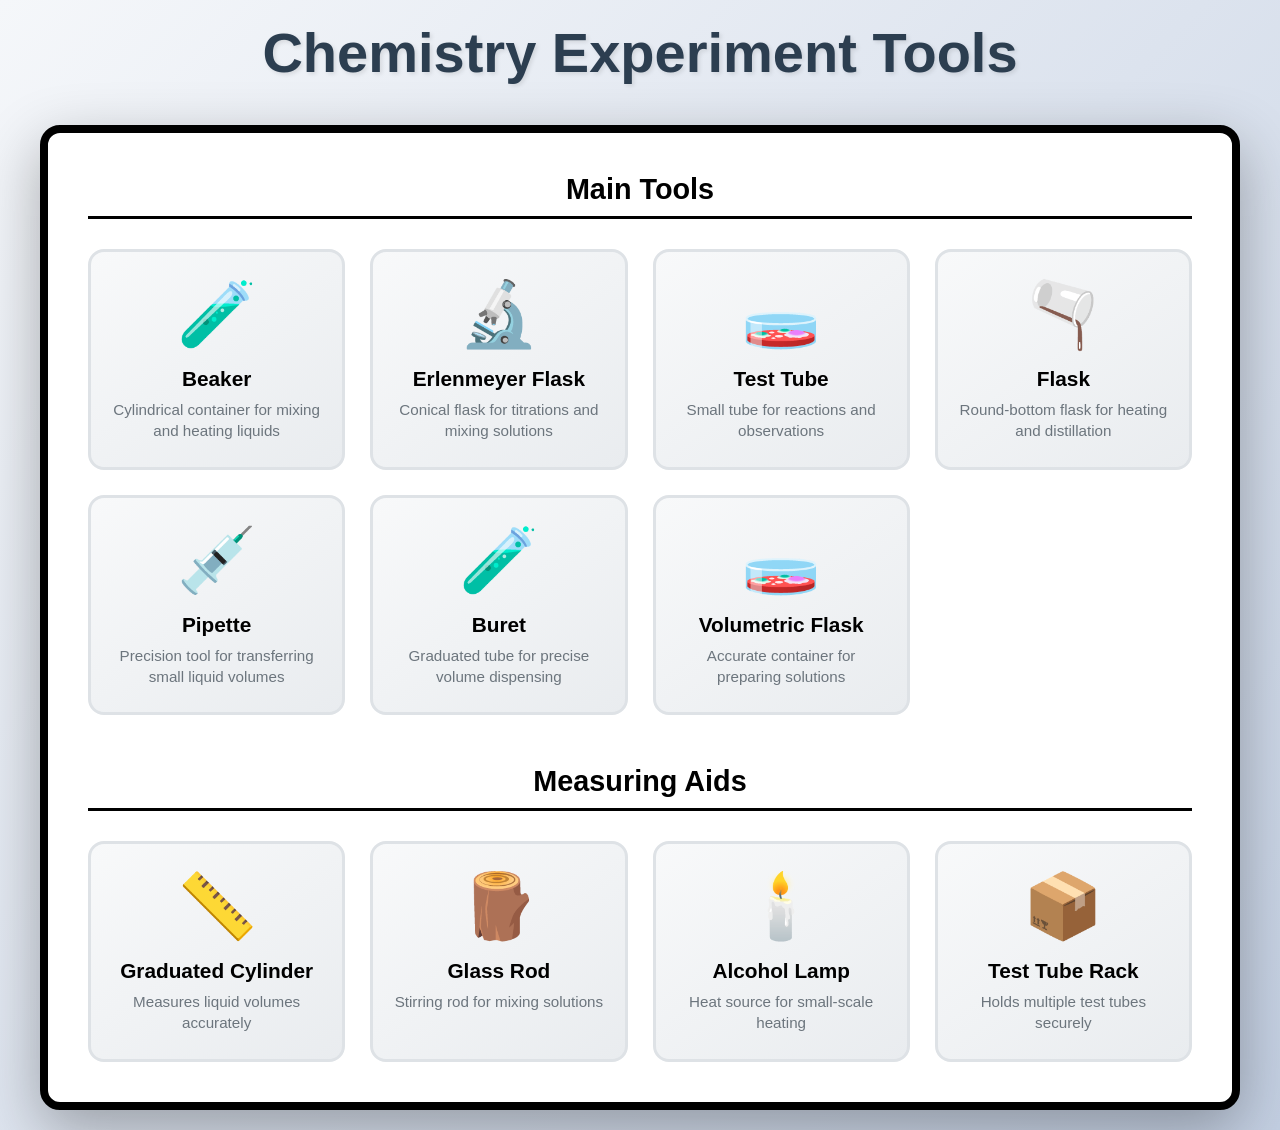
==== chemistry-tools.html @ acd5b304 "Add files via upload" ====
<!DOCTYPE html>
<html lang="en">
<head>
  <meta charset="UTF-8">
  <meta name="viewport" content="width=device-width, initial-scale=1.0">
  <title>Chemistry Experiment Tools</title>
  <style>
    * {
      margin: 0;
      padding: 0;
      box-sizing: border-box;
    }

    body {
      font-family: 'Segoe UI', Tahoma, Geneva, Verdana, sans-serif;
      background: linear-gradient(135deg, #f5f7fa 0%, #c3cfe2 100%);
      min-height: 100vh;
      display: flex;
      flex-direction: column;
      align-items: center;
      justify-content: center;
      padding: 20px;
      color: #333;
    }

    .title {
      font-size: clamp(2rem, 5vw, 3.5rem);
      font-weight: bold;
      color: #2c3e50;
      margin-bottom: 40px;
      text-align: center;
      text-shadow: 2px 2px 4px rgba(0,0,0,0.1);
    }

    .black-frame {
      background: white;
      border: 8px solid #000;
      border-radius: 20px;
      padding: 40px;
      max-width: 1200px;
      width: 100%;
      box-shadow: 0 20px 60px rgba(0,0,0,0.3);
      backdrop-filter: blur(10px);
    }

    .section {
      margin-bottom: 50px;
    }

    .section:last-child {
      margin-bottom: 0;
    }

    .section-title {
      font-size: 1.8rem;
      font-weight: bold;
      color: #000;
      margin-bottom: 30px;
      text-align: center;
      padding-bottom: 10px;
      border-bottom: 3px solid #000;
    }

    .tools-grid {
      display: grid;
      grid-template-columns: repeat(auto-fit, minmax(250px, 1fr));
      gap: 25px;
    }

    .tool-card {
      background: linear-gradient(145deg, #f8f9fa, #e9ecef);
      border: 3px solid #dee2e6;
      border-radius: 16px;
      padding: 25px 20px;
      text-align: center;
      transition: all 0.3s ease;
      cursor: pointer;
      position: relative;
      overflow: hidden;
    }

    .tool-card::before {
      content: '';
      position: absolute;
      top: 0;
      left: -100%;
      width: 100%;
      height: 100%;
      background: linear-gradient(90deg, transparent, rgba(255,255,255,0.4), transparent);
      transition: left 0.5s;
    }

    .tool-card:hover {
      transform: translateY(-8px) scale(1.05);
      border-color: #000;
      box-shadow: 0 15px 40px rgba(0,0,0,0.2);
    }

    .tool-card:hover::before {
      left: 100%;
    }

    .tool-icon {
      font-size: 4rem;
      margin-bottom: 15px;
      display: block;
      color: #495057;
    }

    .tool-name {
      font-size: 1.3rem;
      font-weight: bold;
      color: #000;
      margin-bottom: 8px;
    }

    .tool-desc {
      font-size: 0.95rem;
      color: #6c757d;
      line-height: 1.4;
    }

    @media (max-width: 768px) {
      .black-frame {
        padding: 30px 20px;
        margin: 10px;
      }

      .tools-grid {
        grid-template-columns: repeat(auto-fit, minmax(200px, 1fr));
        gap: 20px;
      }

      .tool-icon {
        font-size: 3rem;
      }
    }

    @media (max-width: 480px) {
      .tools-grid {
        grid-template-columns: 1fr;
      }
    }
  </style>
</head>
<body>
  <h1 class="title">Chemistry Experiment Tools</h1>
  
  <div class="black-frame">
    <div class="section">
      <h2 class="section-title">Main Tools</h2>
      <div class="tools-grid">
        <div class="tool-card">
          <span class="tool-icon">🧪</span>
          <div class="tool-name">Beaker</div>
          <div class="tool-desc">Cylindrical container for mixing and heating liquids</div>
        </div>
        <div class="tool-card">
          <span class="tool-icon">🔬</span>
          <div class="tool-name">Erlenmeyer Flask</div>
          <div class="tool-desc">Conical flask for titrations and mixing solutions</div>
        </div>
        <div class="tool-card">
          <span class="tool-icon">🧫</span>
          <div class="tool-name">Test Tube</div>
          <div class="tool-desc">Small tube for reactions and observations</div>
        </div>
        <div class="tool-card">
          <span class="tool-icon">🫗</span>
          <div class="tool-name">Flask</div>
          <div class="tool-desc">Round-bottom flask for heating and distillation</div>
        </div>
        <div class="tool-card">
          <span class="tool-icon">💉</span>
          <div class="tool-name">Pipette</div>
          <div class="tool-desc">Precision tool for transferring small liquid volumes</div>
        </div>
        <div class="tool-card">
          <span class="tool-icon">🧪</span>
          <div class="tool-name">Buret</div>
          <div class="tool-desc">Graduated tube for precise volume dispensing</div>
        </div>
        <div class="tool-card">
          <span class="tool-icon">🧫</span>
          <div class="tool-name">Volumetric Flask</div>
          <div class="tool-desc">Accurate container for preparing solutions</div>
        </div>
      </div>
    </div>

    <div class="section">
      <h2 class="section-title">Measuring Aids</h2>
      <div class="tools-grid">
        <div class="tool-card">
          <span class="tool-icon">📏</span>
          <div class="tool-name">Graduated Cylinder</div>
          <div class="tool-desc">Measures liquid volumes accurately</div>
        </div>
        <div class="tool-card">
          <span class="tool-icon">🪵</span>
          <div class="tool-name">Glass Rod</div>
          <div class="tool-desc">Stirring rod for mixing solutions</div>
        </div>
        <div class="tool-card">
          <span class="tool-icon">🕯️</span>
          <div class="tool-name">Alcohol Lamp</div>
          <div class="tool-desc">Heat source for small-scale heating</div>
        </div>
        <div class="tool-card">
          <span class="tool-icon">📦</span>
          <div class="tool-name">Test Tube Rack</div>
          <div class="tool-desc">Holds multiple test tubes securely</div>
        </div>
      </div>
    </div>
  </div>
</body>
</html>
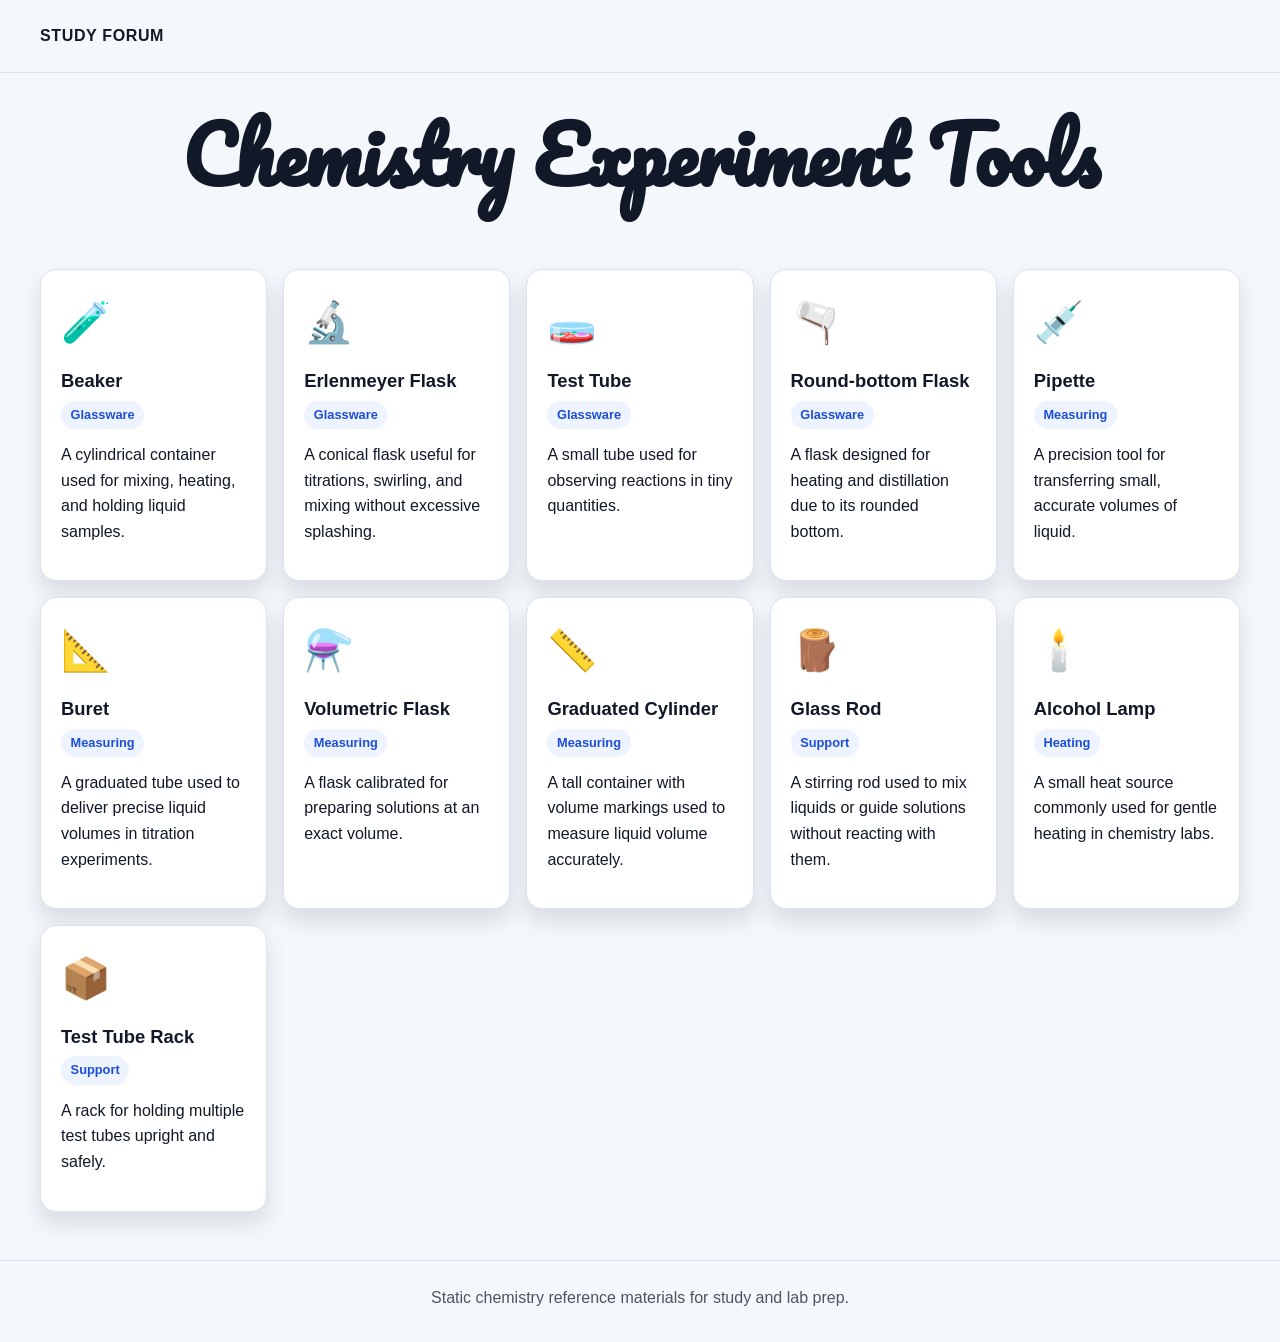
==== commit 18fb0cb7: "feat: initial study forum app updates" ====
--- a/chemistry-tools.html
+++ b/chemistry-tools.html
@@ -1,218 +1,35 @@
 <!DOCTYPE html>
 <html lang="en">
-<head>
-  <meta charset="UTF-8">
-  <meta name="viewport" content="width=device-width, initial-scale=1.0">
-  <title>Chemistry Experiment Tools</title>
-  <style>
-    * {
-      margin: 0;
-      padding: 0;
-      box-sizing: border-box;
-    }
-
-    body {
-      font-family: 'Segoe UI', Tahoma, Geneva, Verdana, sans-serif;
-      background: linear-gradient(135deg, #f5f7fa 0%, #c3cfe2 100%);
-      min-height: 100vh;
-      display: flex;
-      flex-direction: column;
-      align-items: center;
-      justify-content: center;
-      padding: 20px;
-      color: #333;
-    }
-
-    .title {
-      font-size: clamp(2rem, 5vw, 3.5rem);
-      font-weight: bold;
-      color: #2c3e50;
-      margin-bottom: 40px;
-      text-align: center;
-      text-shadow: 2px 2px 4px rgba(0,0,0,0.1);
-    }
-
-    .black-frame {
-      background: white;
-      border: 8px solid #000;
-      border-radius: 20px;
-      padding: 40px;
-      max-width: 1200px;
-      width: 100%;
-      box-shadow: 0 20px 60px rgba(0,0,0,0.3);
-      backdrop-filter: blur(10px);
-    }
-
-    .section {
-      margin-bottom: 50px;
-    }
-
-    .section:last-child {
-      margin-bottom: 0;
-    }
-
-    .section-title {
-      font-size: 1.8rem;
-      font-weight: bold;
-      color: #000;
-      margin-bottom: 30px;
-      text-align: center;
-      padding-bottom: 10px;
-      border-bottom: 3px solid #000;
-    }
-
-    .tools-grid {
-      display: grid;
-      grid-template-columns: repeat(auto-fit, minmax(250px, 1fr));
-      gap: 25px;
-    }
-
-    .tool-card {
-      background: linear-gradient(145deg, #f8f9fa, #e9ecef);
-      border: 3px solid #dee2e6;
-      border-radius: 16px;
-      padding: 25px 20px;
-      text-align: center;
-      transition: all 0.3s ease;
-      cursor: pointer;
-      position: relative;
-      overflow: hidden;
-    }
-
-    .tool-card::before {
-      content: '';
-      position: absolute;
-      top: 0;
-      left: -100%;
-      width: 100%;
-      height: 100%;
-      background: linear-gradient(90deg, transparent, rgba(255,255,255,0.4), transparent);
-      transition: left 0.5s;
-    }
-
-    .tool-card:hover {
-      transform: translateY(-8px) scale(1.05);
-      border-color: #000;
-      box-shadow: 0 15px 40px rgba(0,0,0,0.2);
-    }
-
-    .tool-card:hover::before {
-      left: 100%;
-    }
-
-    .tool-icon {
-      font-size: 4rem;
-      margin-bottom: 15px;
-      display: block;
-      color: #495057;
-    }
-
-    .tool-name {
-      font-size: 1.3rem;
-      font-weight: bold;
-      color: #000;
-      margin-bottom: 8px;
-    }
-
-    .tool-desc {
-      font-size: 0.95rem;
-      color: #6c757d;
-      line-height: 1.4;
-    }
-
-    @media (max-width: 768px) {
-      .black-frame {
-        padding: 30px 20px;
-        margin: 10px;
-      }
-
-      .tools-grid {
-        grid-template-columns: repeat(auto-fit, minmax(200px, 1fr));
-        gap: 20px;
-      }
-
-      .tool-icon {
-        font-size: 3rem;
-      }
-    }
-
-    @media (max-width: 480px) {
-      .tools-grid {
-        grid-template-columns: 1fr;
-      }
-    }
-  </style>
-</head>
-<body>
-  <h1 class="title">Chemistry Experiment Tools</h1>
-  
-  <div class="black-frame">
-    <div class="section">
-      <h2 class="section-title">Main Tools</h2>
-      <div class="tools-grid">
-        <div class="tool-card">
-          <span class="tool-icon">🧪</span>
-          <div class="tool-name">Beaker</div>
-          <div class="tool-desc">Cylindrical container for mixing and heating liquids</div>
-        </div>
-        <div class="tool-card">
-          <span class="tool-icon">🔬</span>
-          <div class="tool-name">Erlenmeyer Flask</div>
-          <div class="tool-desc">Conical flask for titrations and mixing solutions</div>
-        </div>
-        <div class="tool-card">
-          <span class="tool-icon">🧫</span>
-          <div class="tool-name">Test Tube</div>
-          <div class="tool-desc">Small tube for reactions and observations</div>
-        </div>
-        <div class="tool-card">
-          <span class="tool-icon">🫗</span>
-          <div class="tool-name">Flask</div>
-          <div class="tool-desc">Round-bottom flask for heating and distillation</div>
-        </div>
-        <div class="tool-card">
-          <span class="tool-icon">💉</span>
-          <div class="tool-name">Pipette</div>
-          <div class="tool-desc">Precision tool for transferring small liquid volumes</div>
-        </div>
-        <div class="tool-card">
-          <span class="tool-icon">🧪</span>
-          <div class="tool-name">Buret</div>
-          <div class="tool-desc">Graduated tube for precise volume dispensing</div>
-        </div>
-        <div class="tool-card">
-          <span class="tool-icon">🧫</span>
-          <div class="tool-name">Volumetric Flask</div>
-          <div class="tool-desc">Accurate container for preparing solutions</div>
-        </div>
+  <head>
+    <meta charset="UTF-8" />
+    <meta name="viewport" content="width=device-width, initial-scale=1.0" />
+    <title>Chemistry Experiment Tools</title>
+    <link rel="preconnect" href="https://fonts.googleapis.com" />
+    <link rel="preconnect" href="https://fonts.gstatic.com" crossorigin />
+    <link href="https://fonts.googleapis.com/css2?family=Pacifico&display=swap" rel="stylesheet" />
+    <link rel="stylesheet" href="css/base.css" />
+    <link rel="stylesheet" href="css/layout.css" />
+    <link rel="stylesheet" href="css/components.css" />
+    <link rel="stylesheet" href="css/pages.css" />
+    <link rel="stylesheet" href="css/learning.css" />
+  </head>
+  <body>
+    <header class="site-header">
+      <div class="site-header__inner">
+        <div class="site-header__brand">Study Forum</div>
+        <div id="siteNavMount"></div>
       </div>
-    </div>
-
-    <div class="section">
-      <h2 class="section-title">Measuring Aids</h2>
-      <div class="tools-grid">
-        <div class="tool-card">
-          <span class="tool-icon">📏</span>
-          <div class="tool-name">Graduated Cylinder</div>
-          <div class="tool-desc">Measures liquid volumes accurately</div>
-        </div>
-        <div class="tool-card">
-          <span class="tool-icon">🪵</span>
-          <div class="tool-name">Glass Rod</div>
-          <div class="tool-desc">Stirring rod for mixing solutions</div>
-        </div>
-        <div class="tool-card">
-          <span class="tool-icon">🕯️</span>
-          <div class="tool-name">Alcohol Lamp</div>
-          <div class="tool-desc">Heat source for small-scale heating</div>
-        </div>
-        <div class="tool-card">
-          <span class="tool-icon">📦</span>
-          <div class="tool-name">Test Tube Rack</div>
-          <div class="tool-desc">Holds multiple test tubes securely</div>
-        </div>
-      </div>
-    </div>
-  </div>
-</body>
+    </header>
+    <main class="container">
+      <section class="tools-page__header">
+        <h1 class="hero__title">Chemistry Experiment Tools</h1>
+      </section>
+      <section class="section">
+        <div id="toolsGrid" class="tools-grid" aria-live="polite"></div>
+      </section>
+    </main>
+    <footer class="footer">Static chemistry reference materials for study and lab prep.</footer>
+    <script type="module" src="js/main.js"></script>
+    <script type="module" src="js/tools.js"></script>
+  </body>
 </html>
--- a/css/base.css
+++ b/css/base.css
@@ -0,0 +1,105 @@
+:root {
+  --color-bg: #f4f7fb;
+  --color-surface: #ffffff;
+  --color-surface-alt: #edf3ff;
+  --color-text: #111827;
+  --color-text-muted: #4b5563;
+  --color-border: #dbe3f0;
+  --color-primary: #2563eb;
+  --color-primary-strong: #1d4ed8;
+  --color-accent: #0ea5e9;
+  --color-shadow: rgba(17, 24, 39, 0.12);
+  --color-success: #10b981;
+  --color-warning: #f59e0b;
+  --color-danger: #dc2626;
+  --periodic-bg: rgba(15, 23, 42, 0.04);
+}
+
+:root[data-theme="dark"] {
+  --color-bg: #020817;
+  --color-surface: #0f172a;
+  --color-surface-alt: #111c33;
+  --color-text: #e2e8f0;
+  --color-text-muted: #bfd1eb;
+  --color-border: #1e293b;
+  --color-primary: #7dd3fc;
+  --color-primary-strong: #38bdf8;
+  --color-accent: #a78bfa;
+  --color-shadow: rgba(15, 23, 42, 0.6);
+  --color-success: #34d399;
+  --color-warning: #fbbf24;
+  --color-danger: #f87171;
+  --periodic-bg: rgba(148, 163, 184, 0.05);
+}
+
+.sr-only {
+  position: absolute;
+  width: 1px;
+  height: 1px;
+  padding: 0;
+  margin: -1px;
+  overflow: hidden;
+  clip: rect(0, 0, 0, 0);
+  white-space: nowrap;
+  border: 0;
+}
+
+* {
+  box-sizing: border-box;
+}
+
+html {
+  color-scheme: light;
+  scroll-behavior: smooth;
+}
+
+:root[data-theme="dark"] {
+  color-scheme: dark;
+}
+
+html,
+body {
+  margin: 0;
+  min-height: 100%;
+  background: var(--color-bg);
+  color: var(--color-text);
+  font-family: "Segoe UI", Tahoma, Geneva, Verdana, sans-serif;
+}
+
+body {
+  line-height: 1.6;
+  transition: background-color 0.2s ease, color 0.2s ease;
+}
+
+img {
+  max-width: 100%;
+  display: block;
+}
+
+a {
+  color: inherit;
+  text-decoration: none;
+}
+
+button,
+input,
+select {
+  font: inherit;
+}
+
+button {
+  cursor: pointer;
+}
+
+h1,
+h2,
+h3,
+h4,
+p {
+  margin-top: 0;
+}
+
+:focus-visible {
+  outline: 3px solid var(--color-primary);
+  outline-offset: 2px;
+}
--- a/css/layout.css
+++ b/css/layout.css
@@ -0,0 +1,78 @@
+.container {
+  width: min(1200px, calc(100% - 2rem));
+  margin: 0 auto;
+}
+
+.site-header {
+  position: sticky;
+  top: 0;
+  z-index: 20;
+  border-bottom: 1px solid var(--color-border);
+  background: color-mix(in srgb, var(--color-bg) 86%, transparent);
+  backdrop-filter: blur(10px);
+}
+
+.site-header__inner {
+  display: flex;
+  align-items: center;
+  justify-content: space-between;
+  gap: 1rem;
+  min-height: 72px;
+  width: min(1200px, calc(100% - 2rem));
+  margin: 0 auto;
+}
+
+.site-header__brand {
+  font-weight: 700;
+  letter-spacing: 0.04em;
+  text-transform: uppercase;
+}
+
+.site-header__actions {
+  display: flex;
+  align-items: center;
+  gap: 0.75rem;
+}
+
+.hero {
+  padding: 3rem 0 1.5rem;
+}
+
+.hero__content {
+  text-align: center;
+}
+
+.hero__title {
+  font-family: "Pacifico", cursive;
+  font-size: clamp(2.6rem, 8vw, 5rem);
+  line-height: 1.1;
+  margin-bottom: 1rem;
+}
+
+.hero__subtitle {
+  max-width: 760px;
+  margin: 0 auto;
+  color: var(--color-text-muted);
+  font-size: 1.05rem;
+}
+
+.section {
+  padding: 1.5rem 0 3rem;
+}
+
+.page-shell {
+  width: min(1400px, calc(100% - 1.5rem));
+  margin: 0 auto;
+}
+
+.grid {
+  display: grid;
+  gap: 1rem;
+}
+
+.footer {
+  border-top: 1px solid var(--color-border);
+  padding: 1.5rem 0 2rem;
+  color: var(--color-text-muted);
+  text-align: center;
+}
--- a/css/components.css
+++ b/css/components.css
@@ -0,0 +1,279 @@
+.button,
+.button-link,
+.filter,
+.filter option,
+.search-input,
+.theme-toggle {
+  border: 1px solid var(--color-border);
+  border-radius: 999px;
+  background: var(--color-surface);
+  color: var(--color-text);
+  transition: background-color 0.2s ease, border-color 0.2s ease, transform 0.2s ease;
+}
+
+.button,
+.button-link,
+.theme-toggle {
+  display: inline-flex;
+  align-items: center;
+  justify-content: center;
+  gap: 0.5rem;
+  padding: 0.7rem 1rem;
+  font-weight: 600;
+  cursor: pointer;
+}
+
+.button:hover,
+.button-link:hover,
+.theme-toggle:hover {
+  transform: translateY(-1px);
+  border-color: var(--color-primary);
+}
+
+.button.secondary {
+  background: transparent;
+  color: var(--color-text);
+  border-color: var(--color-border);
+}
+
+.button-link {
+  background: var(--color-primary);
+  color: #fff;
+  border-color: transparent;
+}
+
+.search-panel {
+  display: flex;
+  flex-wrap: wrap;
+  align-items: center;
+  justify-content: center;
+  gap: 0.75rem;
+  width: min(1200px, calc(100% - 1rem));
+  margin: 0 auto 1.5rem;
+}
+
+.search-input {
+  flex: 1 1 260px;
+  min-width: 0;
+  padding: 0.8rem 1rem;
+}
+
+.filter {
+  min-width: 150px;
+  padding: 0.7rem 0.9rem;
+}
+
+.theme-toggle {
+  width: 46px;
+  height: 46px;
+  padding: 0;
+}
+
+.icon {
+  width: 1.1rem;
+  height: 1.1rem;
+  display: inline-block;
+  vertical-align: middle;
+}
+
+.search-panel {
+  display: flex;
+  flex-wrap: wrap;
+  align-items: center;
+  gap: 0.75rem;
+  margin: 0 auto 1.5rem;
+  width: min(1200px, calc(100% - 1rem));
+}
+
+.search-input {
+  flex: 1 1 260px;
+  min-width: 0;
+  padding: 0.8rem 1rem;
+}
+
+.filter-row {
+  display: flex;
+  flex-wrap: wrap;
+  gap: 0.75rem;
+}
+
+.filter {
+  padding: 0.7rem 0.9rem;
+  min-width: 140px;
+}
+
+.table-legend {
+  display: flex;
+  justify-content: center;
+  flex-wrap: wrap;
+  gap: 0.7rem 1rem;
+  margin-bottom: 1.25rem;
+  color: var(--color-text-muted);
+  font-size: 0.85rem;
+}
+
+.legend-swatch {
+  display: inline-block;
+  width: 0.9rem;
+  height: 0.9rem;
+  border-radius: 0.25rem;
+  margin-right: 0.4rem;
+  vertical-align: middle;
+  border: 1px solid rgba(0, 0, 0, 0.15);
+}
+
+.periodic-table {
+  display: grid;
+  grid-template-columns: repeat(18, minmax(42px, 1fr));
+  gap: 0.35rem;
+  background: var(--periodic-bg);
+  border: 1px solid var(--color-border);
+  border-radius: 1rem;
+  padding: 1rem;
+  overflow-x: auto;
+}
+
+.element-card {
+  position: relative;
+  display: flex;
+  flex-direction: column;
+  align-items: center;
+  justify-content: center;
+  min-height: 72px;
+  padding: 0.4rem 0.2rem;
+  border-radius: 0.8rem;
+  border: 1px solid var(--color-border);
+  background: var(--color-surface);
+  color: var(--color-text);
+  text-align: center;
+  transition: transform 0.2s ease, opacity 0.2s ease, box-shadow 0.2s ease;
+}
+
+.element-card:hover {
+  transform: translateY(-2px);
+  box-shadow: 0 12px 20px var(--color-shadow);
+}
+
+.element-card.match {
+  box-shadow: 0 0 0 2px rgba(16, 185, 129, 0.8), 0 12px 22px rgba(16, 185, 129, 0.15);
+}
+
+.element-card.is-faded {
+  opacity: 0.3;
+}
+
+.element-card__atomic-number {
+  position: absolute;
+  top: 0.35rem;
+  left: 0.4rem;
+  font-size: 0.56rem;
+  opacity: 0.8;
+}
+
+.element-card__symbol {
+  font-size: 1.15rem;
+  font-weight: 700;
+  line-height: 1.2;
+}
+
+.element-card__name {
+  font-size: 0.48rem;
+  line-height: 1.2;
+  margin-top: 0.15rem;
+}
+
+.element-card[data-category="alkali metal"] { background: rgba(249, 115, 22, 0.12); }
+.element-card[data-category="alkaline earth metal"] { background: rgba(251, 191, 36, 0.12); }
+.element-card[data-category="transition metal"] { background: rgba(56, 189, 248, 0.12); }
+.element-card[data-category="post-transition metal"] { background: rgba(52, 211, 153, 0.12); }
+.element-card[data-category="metalloid"] { background: rgba(34, 197, 94, 0.12); }
+.element-card[data-category="nonmetal"] { background: rgba(244, 114, 182, 0.12); }
+.element-card[data-category="halogen"] { background: rgba(168, 85, 247, 0.12); }
+.element-card[data-category="noble gas"] { background: rgba(99, 102, 241, 0.12); }
+.element-card[data-category="lanthanide"] { background: rgba(20, 184, 166, 0.12); }
+.element-card[data-category="actinide"] { background: rgba(45, 212, 191, 0.12); }
+
+.modal {
+  position: fixed;
+  inset: 0;
+  display: none;
+  align-items: center;
+  justify-content: center;
+  padding: 1rem;
+  background: rgba(15, 23, 42, 0.7);
+}
+
+.modal.is-open {
+  display: flex;
+}
+
+.modal__content {
+  position: relative;
+  width: min(540px, calc(100vw - 2rem));
+  background: var(--color-surface);
+  border: 1px solid var(--color-border);
+  border-radius: 1rem;
+  padding: 2rem 1.5rem 1.25rem;
+  box-shadow: 0 24px 60px var(--color-shadow);
+}
+
+.modal__close {
+  position: absolute;
+  top: 0.75rem;
+  right: 0.9rem;
+  border: 0;
+  background: transparent;
+  font-size: 2rem;
+  color: var(--color-text);
+}
+
+.card-list {
+  display: grid;
+  grid-template-columns: repeat(auto-fit, minmax(220px, 1fr));
+  gap: 1rem;
+}
+
+.tool-card {
+  border: 1px solid var(--color-border);
+  border-radius: 1rem;
+  background: var(--color-surface);
+  padding: 1.25rem;
+  box-shadow: 0 8px 20px var(--color-shadow);
+}
+
+.tool-card__icon {
+  font-size: 2.5rem;
+  display: block;
+  margin-bottom: 0.8rem;
+}
+
+.tool-card__name {
+  font-size: 1.15rem;
+  margin-bottom: 0.5rem;
+}
+
+.empty-state {
+  padding: 2rem;
+  border: 1px dashed var(--color-border);
+  border-radius: 1rem;
+  color: var(--color-text-muted);
+  text-align: center;
+}
+
+@media (max-width: 640px) {
+  .periodic-table {
+    grid-template-columns: repeat(9, minmax(46px, 1fr));
+  }
+
+  .site-header__inner {
+    flex-wrap: wrap;
+    justify-content: center;
+    padding: 0.75rem 0;
+  }
+}
+
+@media (min-width: 1024px) {
+  .hero {
+    padding-top: 4rem;
+  }
+}
--- a/css/pages.css
+++ b/css/pages.css
@@ -0,0 +1,182 @@
+.hero {
+  padding: 2.5rem 0 1rem;
+}
+
+.hero__title {
+  margin: 0 0 0.75rem;
+  font-size: clamp(2.5rem, 7vw, 4.8rem);
+  line-height: 1.1;
+  text-align: center;
+  font-family: 'Pacifico', cursive;
+}
+
+.hero__subtitle {
+  max-width: 760px;
+  margin: 0 auto;
+  text-align: center;
+  color: var(--color-text-muted);
+}
+
+.hero__nav {
+  display: flex;
+  justify-content: flex-end;
+  margin-bottom: 1rem;
+}
+
+.pill-nav {
+  padding: 0.7rem 1rem;
+  border-radius: 999px;
+  background: rgba(37, 99, 235, 0.08);
+  border: 1px solid var(--color-border);
+  font-weight: 600;
+}
+
+.periodic-shell {
+  padding-top: 1rem;
+}
+
+.table-legend {
+  display: flex;
+  flex-wrap: wrap;
+  justify-content: center;
+  gap: 0.75rem 1rem;
+  margin: 0 auto 1.1rem;
+  color: var(--color-text-muted);
+  font-size: 0.8rem;
+}
+
+.legend-swatch {
+  display: inline-block;
+  width: 0.8rem;
+  height: 0.8rem;
+  border-radius: 0.25rem;
+  margin-right: 0.35rem;
+  vertical-align: middle;
+  border: 1px solid rgba(255, 255, 255, 0.2);
+}
+
+.alkali-metal { background: rgba(249, 115, 22, 0.8); }
+.alkaline-earth-metal { background: rgba(251, 191, 36, 0.8); }
+.transition-metal { background: rgba(56, 189, 248, 0.8); }
+.metalloid { background: rgba(52, 211, 153, 0.8); }
+.halogen { background: rgba(244, 114, 182, 0.8); }
+.noble-gas { background: rgba(167, 139, 250, 0.8); }
+.lanthanide { background: rgba(16, 185, 129, 0.8); }
+.actinide { background: rgba(45, 212, 191, 0.8); }
+
+.periodic-table {
+  display: grid;
+  grid-template-columns: repeat(18, minmax(42px, 1fr));
+  gap: 0.36rem;
+  min-height: 720px;
+  background: var(--periodic-bg);
+  border: 1px solid var(--color-border);
+  border-radius: 1rem;
+  padding: 1rem;
+}
+
+.element-card {
+  display: flex;
+  flex-direction: column;
+  justify-content: center;
+  align-items: center;
+  min-height: 72px;
+  padding: 0.35rem 0.2rem;
+  border: 1px solid var(--color-border);
+  border-radius: 0.7rem;
+  background: var(--color-surface);
+  color: var(--color-text);
+  text-align: center;
+  transition: transform 0.2s ease, box-shadow 0.2s ease;
+}
+
+.element-card:hover {
+  transform: translateY(-2px);
+  box-shadow: 0 12px 20px var(--color-shadow);
+}
+
+.element-card__atomic-number {
+  position: absolute;
+  top: 0.4rem;
+  left: 0.45rem;
+  font-size: 0.58rem;
+  opacity: 0.8;
+}
+
+.element-card__symbol {
+  font-size: 1.08rem;
+  font-weight: 800;
+  line-height: 1.2;
+}
+
+.element-card__name {
+  font-size: 0.5rem;
+  line-height: 1.2;
+}
+
+.element-card[data-category='alkali metal'] { background: rgba(249, 115, 22, 0.12); }
+.element-card[data-category='alkaline earth metal'] { background: rgba(251, 191, 36, 0.12); }
+.element-card[data-category='transition metal'] { background: rgba(56, 189, 248, 0.12); }
+.element-card[data-category='post-transition metal'] { background: rgba(52, 211, 153, 0.12); }
+.element-card[data-category='metalloid'] { background: rgba(34, 197, 94, 0.12); }
+.element-card[data-category='nonmetal'] { background: rgba(244, 114, 182, 0.12); }
+.element-card[data-category='halogen'] { background: rgba(168, 85, 247, 0.12); }
+.element-card[data-category='noble gas'] { background: rgba(99, 102, 241, 0.12); }
+.element-card[data-category='lanthanide'] { background: rgba(20, 184, 166, 0.12); }
+.element-card[data-category='actinide'] { background: rgba(45, 212, 191, 0.12); }
+
+.tools-page__header {
+  text-align: center;
+  padding: 2.5rem 0 1rem;
+}
+
+.tools-grid {
+  display: grid;
+  grid-template-columns: repeat(auto-fit, minmax(220px, 1fr));
+  gap: 1rem;
+  margin-top: 1.25rem;
+}
+
+.tool-card {
+  border: 1px solid var(--color-border);
+  border-radius: 1rem;
+  padding: 1.25rem;
+  background: var(--color-surface);
+  box-shadow: 0 12px 22px var(--color-shadow);
+}
+
+.tool-card__icon {
+  display: block;
+  font-size: 2.5rem;
+  margin-bottom: 0.75rem;
+}
+
+.tool-card__name {
+  margin-bottom: 0.3rem;
+}
+
+.tool-card__category {
+  display: inline-block;
+  margin-bottom: 0.8rem;
+  border-radius: 999px;
+  background: var(--color-surface-alt);
+  color: var(--color-primary-strong);
+  font-size: 0.8rem;
+  font-weight: 600;
+  padding: 0.25rem 0.6rem;
+}
+
+.empty-state {
+  padding: 2rem;
+  border-radius: 1rem;
+  border: 1px dashed var(--color-border);
+  color: var(--color-text-muted);
+  text-align: center;
+}
+
+@media (max-width: 720px) {
+  .periodic-table {
+    grid-template-columns: repeat(9, minmax(42px, 1fr));
+    min-height: unset;
+  }
+}
--- a/css/learning.css
+++ b/css/learning.css
@@ -0,0 +1,42 @@
+.learning-page { padding: 2rem 0 4rem; }
+.learning-header { max-width: 760px; margin: 0 auto 2rem; text-align: center; }
+.learning-header h1 { margin-bottom: .5rem; }
+.learning-header p { color: var(--color-text-muted); }
+.learning-card { width: min(860px, 100%); margin: 0 auto; padding: clamp(1.25rem, 4vw, 2.5rem); background: var(--color-surface); border: 1px solid var(--color-border); border-radius: 1rem; box-shadow: 0 14px 30px var(--color-shadow); }
+.learning-form { display: grid; gap: 1rem; }
+.learning-form label { display: grid; gap: .35rem; font-weight: 600; }
+.learning-form select, .learning-form input { width: 100%; padding: .75rem .85rem; border: 1px solid var(--color-border); border-radius: .55rem; background: var(--color-bg); color: var(--color-text); }
+.learning-actions { display: flex; flex-wrap: wrap; gap: .75rem; margin-top: 1.25rem; }
+.quiz-meta { display: flex; justify-content: space-between; gap: 1rem; color: var(--color-text-muted); font-size: .95rem; }
+.progress-track { height: .55rem; overflow: hidden; border-radius: 999px; background: var(--color-surface-alt); }
+.progress-track span { display: block; height: 100%; background: var(--color-primary); transition: width .2s ease; }
+.question-text { margin: 1.5rem 0; font-size: clamp(1.35rem, 3vw, 2rem); }
+.answer-list { display: grid; gap: .7rem; }
+.answer-button { padding: .9rem 1rem; border: 1px solid var(--color-border); border-radius: .65rem; background: var(--color-bg); color: var(--color-text); text-align: left; }
+.answer-button:hover:not(:disabled), .answer-button:focus-visible { border-color: var(--color-primary); }
+.answer-button.is-correct { border-color: var(--color-success); background: color-mix(in srgb, var(--color-success) 18%, var(--color-surface)); }
+.answer-button.is-wrong { border-color: var(--color-danger); background: color-mix(in srgb, var(--color-danger) 15%, var(--color-surface)); }
+.explanation { margin-top: 1rem; padding: 1rem; border-left: 4px solid var(--color-primary); background: var(--color-surface-alt); }
+.result-score { font-size: clamp(2.5rem, 9vw, 5rem); font-weight: 800; color: var(--color-primary-strong); text-align: center; }
+.breakdown-list, .wrong-list { display: grid; gap: .65rem; padding: 0; list-style: none; }
+.breakdown-list li, .wrong-list li { padding: .8rem; border: 1px solid var(--color-border); border-radius: .55rem; }
+.flashcard-stage { perspective: 1000px; margin: 1.5rem auto; }
+.flashcard { min-height: 300px; position: relative; transform-style: preserve-3d; transition: transform .55s ease; cursor: pointer; }
+.flashcard.is-flipped { transform: rotateY(180deg); }
+.flashcard-face { position: absolute; inset: 0; display: flex; flex-direction: column; align-items: center; justify-content: center; padding: 2rem; border: 1px solid var(--color-border); border-radius: 1rem; background: var(--color-surface-alt); backface-visibility: hidden; text-align: center; }
+.flashcard-face--back { transform: rotateY(180deg); align-items: stretch; text-align: left; }
+.flashcard-symbol { font-size: 5rem; font-weight: 800; color: var(--color-primary-strong); line-height: 1; }
+.flashcard-name { font-size: 1.5rem; margin-top: .8rem; }
+.flashcard-details { display: grid; grid-template-columns: repeat(auto-fit, minmax(180px, 1fr)); gap: .6rem 1rem; margin: 0; }
+.flashcard-details div { padding-bottom: .35rem; border-bottom: 1px solid var(--color-border); }
+.flashcard-details dt { color: var(--color-text-muted); font-size: .82rem; }
+.flashcard-details dd { margin: 0; font-weight: 700; }
+.stats-grid { display: grid; grid-template-columns: repeat(auto-fit, minmax(150px, 1fr)); gap: .75rem; margin: 1.5rem 0; }
+.stat-link { display: block; padding: 1rem; border: 1px solid var(--color-border); border-radius: .7rem; background: var(--color-surface); }
+.stat-link strong { display: block; font-size: 1.7rem; color: var(--color-primary-strong); }
+.site-nav { display: flex; align-items: center; flex-wrap: wrap; justify-content: flex-end; gap: .35rem; }
+.site-nav a { padding: .45rem .55rem; border-radius: .45rem; color: var(--color-text-muted); font-size: .88rem; }
+.site-nav a:hover, .site-nav a.is-current { background: var(--color-surface-alt); color: var(--color-primary-strong); }
+.site-nav-toggle { margin-left: auto; }
+@media (max-width: 640px) { .site-header__inner { align-items: flex-start; } .site-nav { display: none; width: 100%; } .site-nav.is-open { display: grid; } .site-nav-toggle { display: inline-flex; } .learning-actions .button { flex: 1 1 140px; } }
+@media (min-width: 641px) { .site-nav-toggle { display: none; } }
